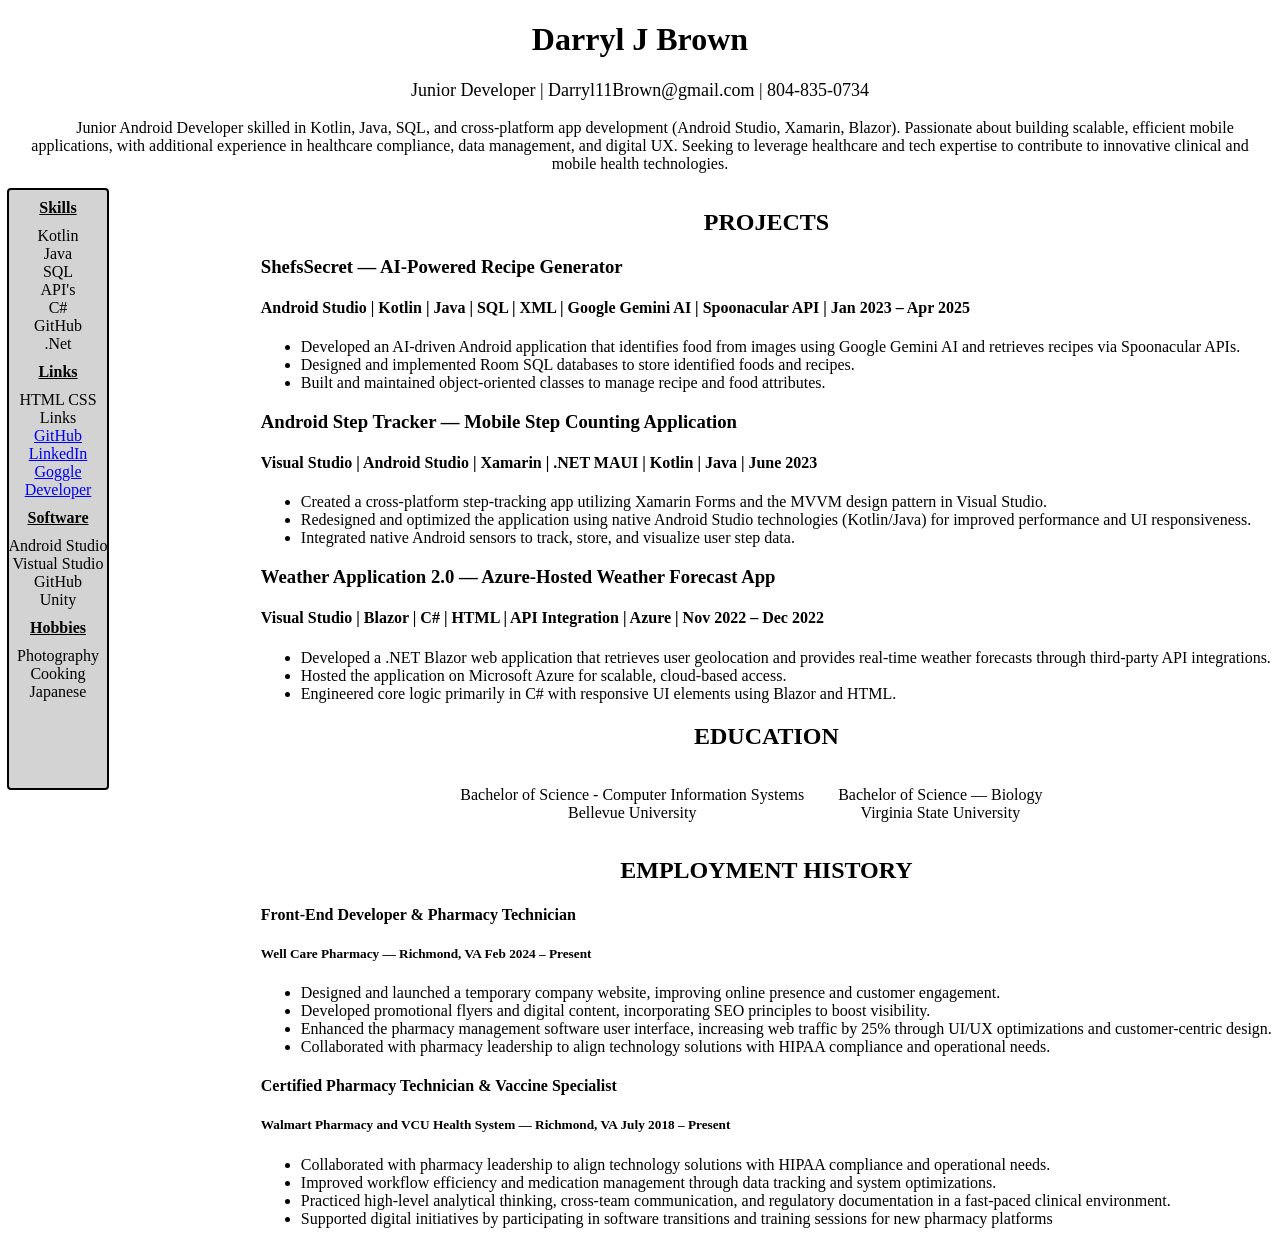
==== index.html @ f1d608e8 "Add files via upload" ====
<!DOCTYPE html>
<html lang="en">

<head>
    <meta charset="UTF-8" />
    <title>title</title>
    <link rel="stylesheet" href="./Style.css">
    <meta name="viewport" content="width=device-width, initial-scale=1.0">
</head>


<body>
    <h1 class="name">
        Darryl J Brown
    </h1>
    <p class="title">
        Junior Developer | Darryl11Brown@gmail.com | 804-835-0734
    </p>
    <p class="intro">
        Junior Android Developer skilled in Kotlin, Java, SQL, and cross-platform app development (Android Studio,
        Xamarin, Blazor). Passionate about building scalable, efficient mobile applications, with additional experience
        in healthcare compliance, data management, and digital UX. Seeking to leverage healthcare and tech
        expertise to contribute to innovative clinical and mobile health technologies.

    </p>
      <ul class="chart">
        <li class="topic">
            Skills
        </li>
        <li>
            Kotlin
        </li>
        <li>
            Java
        </li>
        <li>
            SQL
        </li>
        <li>
            API's
        </li>
        <li>
            C#
        </li>
        <li>
            GitHub
        </li>
        <li>
            .Net
        </li>
        <li class="topic">
            Links
        </li>
        <li>

            HTML CSS
        </li>
        <li>
            Links
        </li>
        <li>
            <a href="https://github.com/Yonaka11">
                GitHub
            </a>
        </li>
        <li>
            <a href="https://developers.google.com/profile/u/Yonaka11">
                LinkedIn
            </a>
        </li>
        <li>
            <a href="https://developers.google.com/profile/u/Yonaka11">
                Goggle Developer
            </a>
        </li>
        <li class="topic">
            Software
        </li>
        <li>
            Android Studio
        </li>
        <li>
            Vistual Studio
        </li>
        <li>
            GitHub
        </li>
        <li>
            Unity
        </li>
        <li class="topic">
            Hobbies
        </li>
        <li>
            Photography
        </li>
        <li>
            Cooking
        </li>
        <li>
            Japanese
        </li>


    </ul>
  
    <div class="project">
       
    <h2>
        PROJECTS
    </h2>
    <h3>
        ShefsSecret — AI-Powered Recipe Generator
    </h3>
    <h4>
        Android Studio | Kotlin | Java | SQL | XML | Google Gemini AI | Spoonacular API | Jan 2023 – Apr 2025
    </h4>
    <ul>
        <li>
            Developed an AI-driven Android application that identifies food from images using Google Gemini AI and
            retrieves recipes via Spoonacular APIs.
        </li>
        <li>Designed and implemented Room SQL databases to store identified foods and recipes.
        </li>
        <li>
            Built and maintained object-oriented classes to manage recipe and food attributes.
        </li>
    </ul>

    <h3>
        Android Step Tracker — Mobile Step Counting Application
    </h3>
    <h4>
        Visual Studio | Android Studio | Xamarin | .NET MAUI | Kotlin | Java | June 2023
    </h4>
    <ul>
        <li>
            Created a cross-platform step-tracking app utilizing Xamarin Forms and the MVVM design pattern in Visual
            Studio.
        </li>
        <li>
            Redesigned and optimized the application using native Android Studio technologies (Kotlin/Java) for improved
            performance and UI responsiveness.
        </li>
        <li>
            Integrated native Android sensors to track, store, and visualize user step data.
        </li>
    </ul>

    <h3>
        Weather Application 2.0 — Azure-Hosted Weather Forecast App
    </h3>
    <h4>
        Visual Studio | Blazor | C# | HTML | API Integration | Azure | Nov 2022 – Dec 2022
    </h4>
    <ul>
        <li>
            Developed a .NET Blazor web application that retrieves user geolocation and provides real-time weather
            forecasts through third-party API integrations.
        </li>
        <li>
            Hosted the application on Microsoft Azure for scalable, cloud-based access.
        </li>
        <li>
            Engineered core logic primarily in C# with responsive UI elements using Blazor and HTML.
        </li>
    </ul>
    
    <div class="education">
        <h2>
            EDUCATION
        </h2>
        <p class="edu">
            Bachelor of Science - Computer Information Systems <br>
            Bellevue University
        </p>
        <p class="edu">
            Bachelor of Science — Biology<br>
            Virginia State University

        </p>
    </div>
    <div class="emp">
    <h2>
        EMPLOYMENT HISTORY
    </h2>
    <h4>
        Front-End Developer & Pharmacy Technician
    </h4>
    <h5>
        Well Care Pharmacy — Richmond, VA Feb 2024 – Present

    </h5>
    <ul>
        <li>
            Designed and launched a temporary company website, improving online presence and customer engagement.
        </li>
        <li>
            Developed promotional flyers and digital content, incorporating SEO principles to boost visibility.
        </li>
        <li>
            Enhanced the pharmacy management software user interface, increasing web traffic by 25% through UI/UX
            optimizations and customer-centric design.
        </li>
        <li>
            Collaborated with pharmacy leadership to align technology solutions with HIPAA compliance and operational
            needs.
        </li>
    </ul>
    <h4>
        Certified Pharmacy Technician & Vaccine Specialist
    </h4>
    <h5>
        Walmart Pharmacy and VCU Health System — Richmond, VA July 2018 – Present

    </h5>
    <ul>
        <li>
            Collaborated with pharmacy leadership to align technology solutions with HIPAA compliance and operational
            needs.
        </li>
        <li>
            Improved workflow efficiency and medication management through data tracking and system optimizations.
        </li>
        <li>
            Practiced high-level analytical thinking, cross-team communication, and regulatory documentation in a
            fast-paced clinical environment.
        </li>
        <li>
            Supported digital initiatives by participating in software transitions and training sessions for new
            pharmacy platforms
        </li>
    </ul>

   








</body>

</html>
---- Style.css ----
.edu{
       display: inline-flex;
       margin-inline-end: 30px;
 
}
.education{
    text-align: center;
    
}
h2{
    text-align: center;
}
h1{ 
    text-align: center;
}
.title{

    text-align: center;
    font-size: large;
    
}
.intro{
    text-indent: 30px;
    text-align: center;
    
}
.chart{
    background-color: lightgray;
outline: auto;
width: 100px;
float: left;
height: 600px;
list-style: none;
margin: 0;
padding: 0;
text-align: center;



}
.project{
    
    flex-wrap: wrap;
    float: right;
    width:  80%;
    
}
.emp{
    width: 100%;
}
.topic{
    font-weight: bold;
    text-decoration: underline;
    margin-bottom: 10px;
    margin-top: 10px;
}
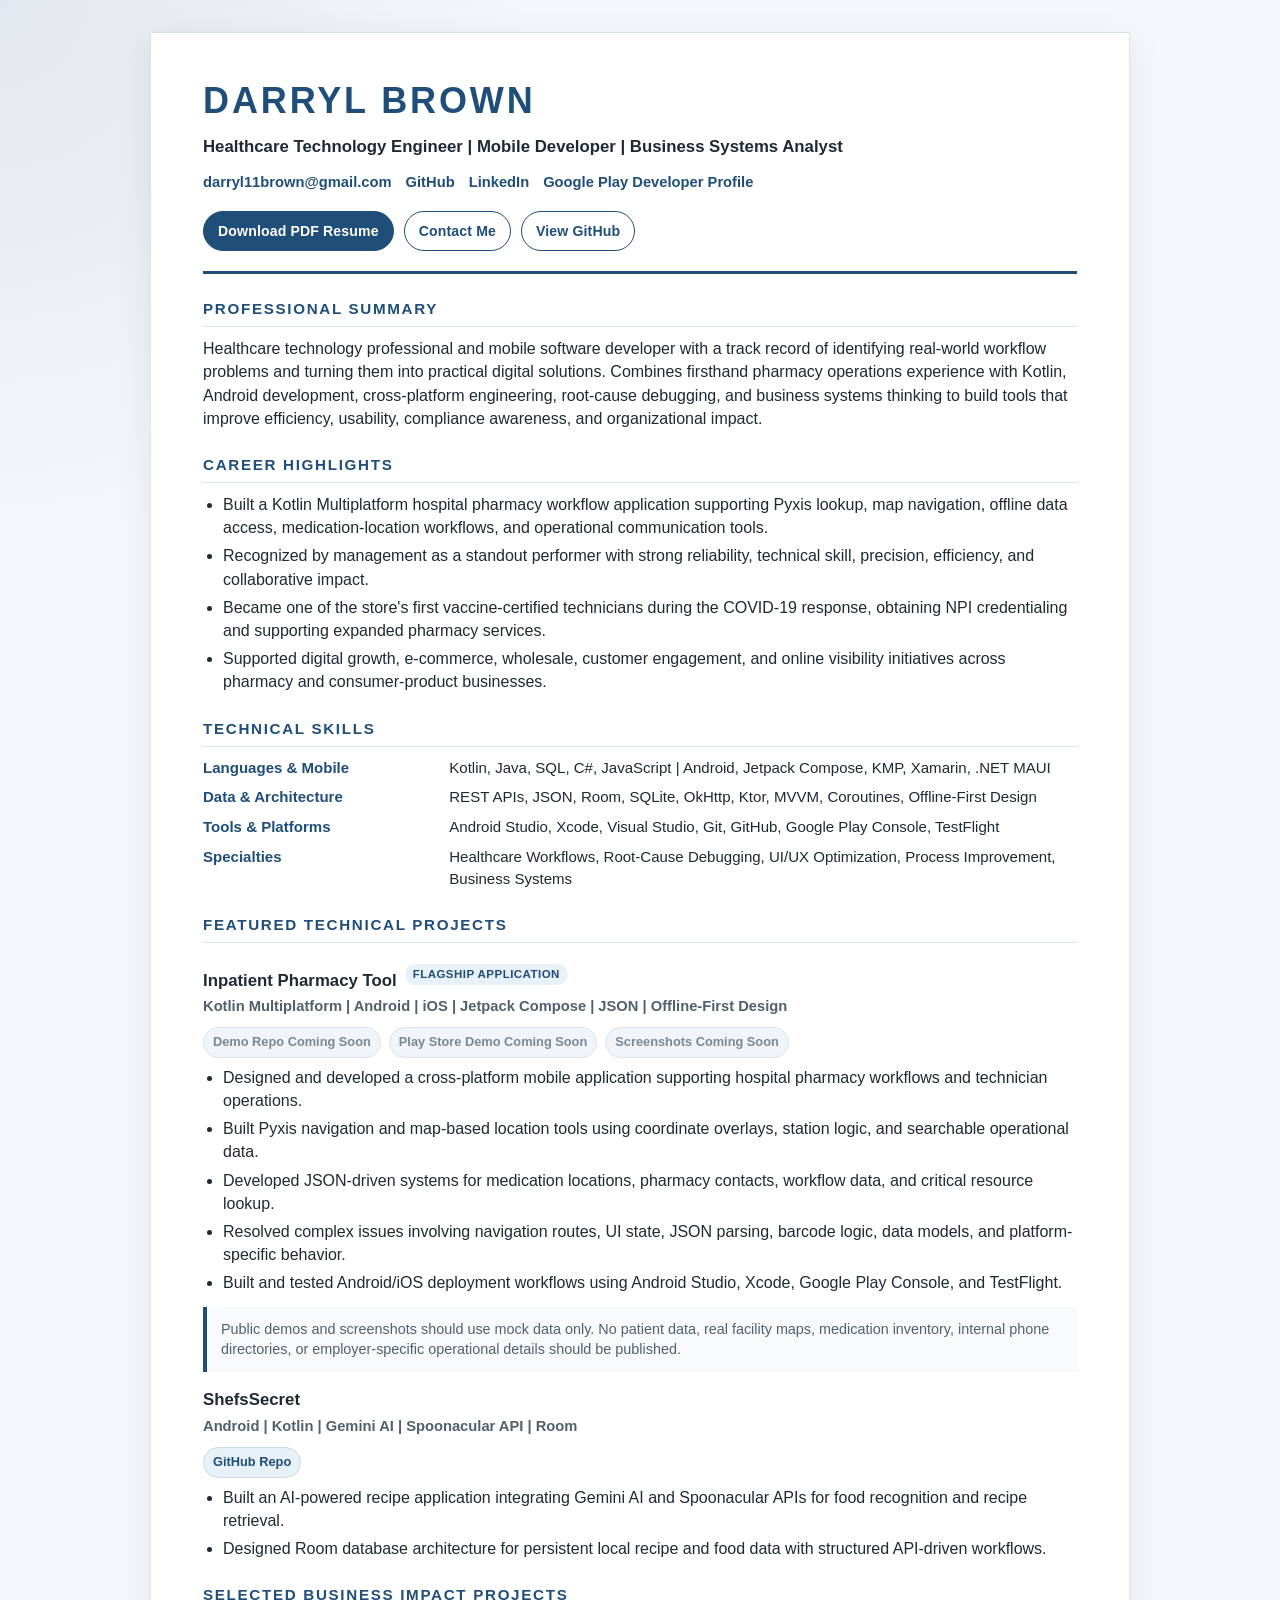
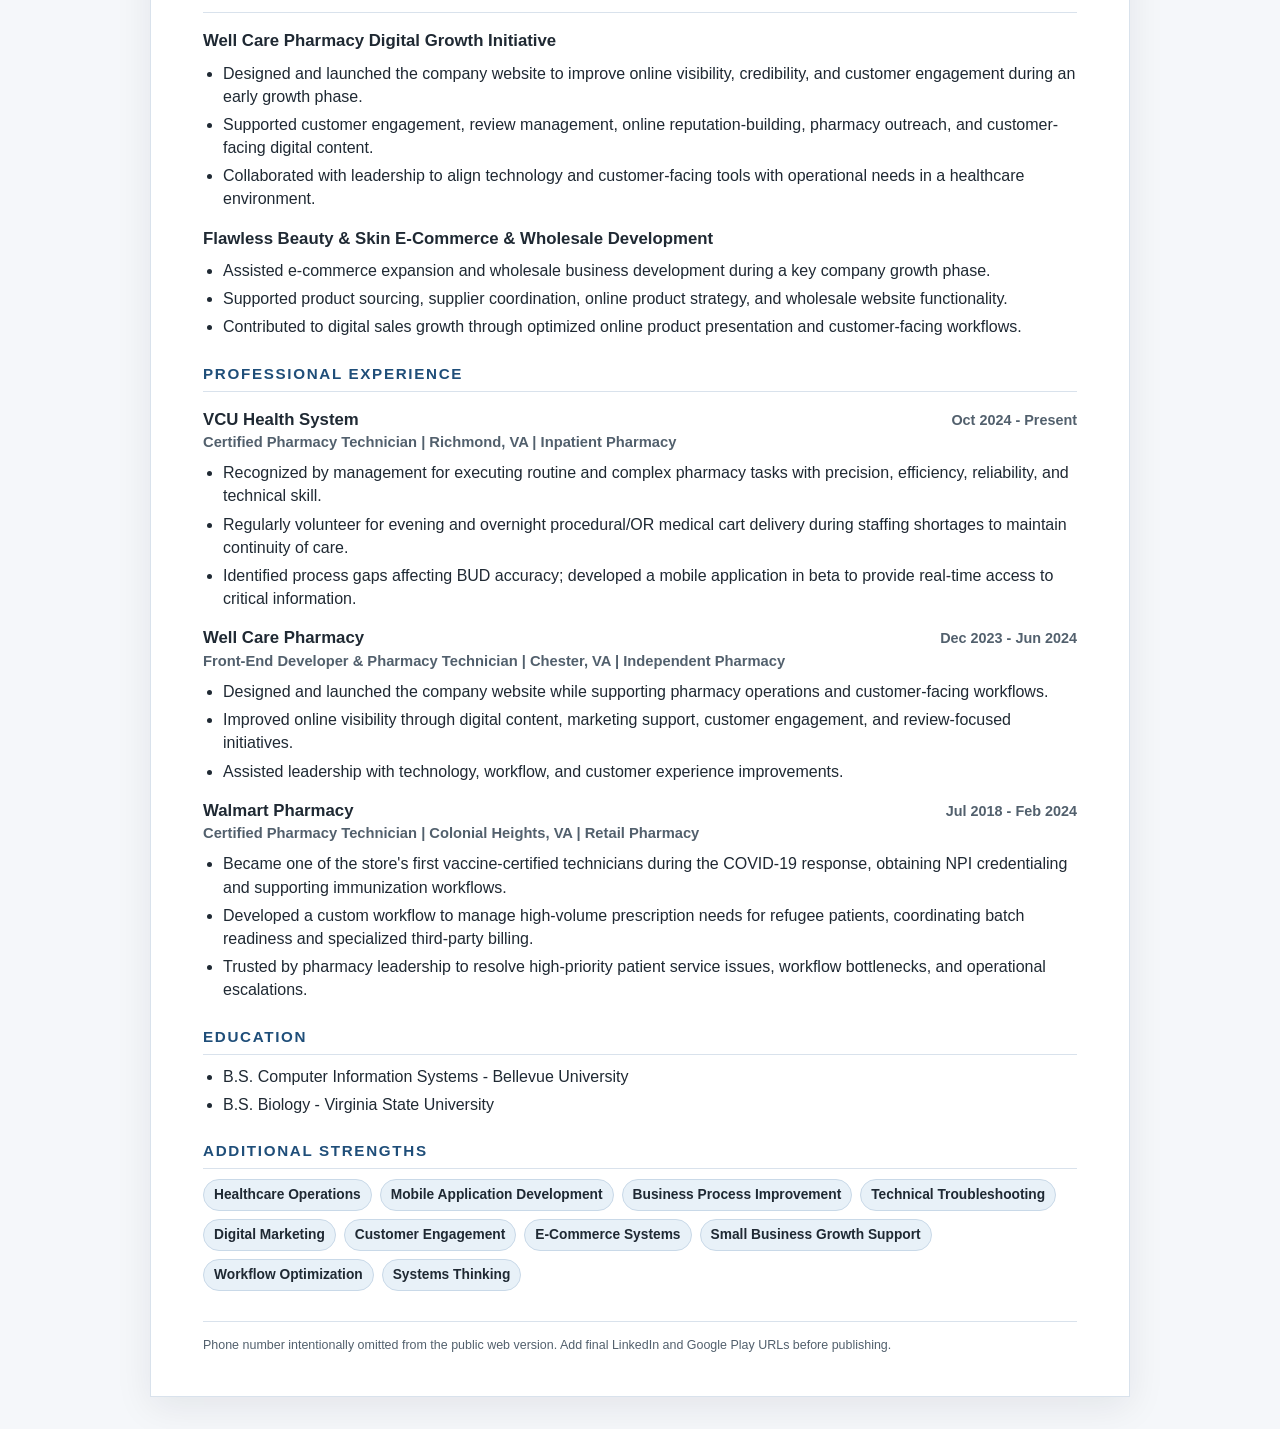
==== commit 1fd09fa0: "Revamp index.html for portfolio website Updated the index.html file with a new layout, improved styl" ====
--- a/index.html
+++ b/index.html
@@ -1,246 +1,503 @@
 <!DOCTYPE html>
 <html lang="en">
-
 <head>
-    <meta charset="UTF-8" />
-    <title>title</title>
-    <link rel="stylesheet" href="./Style.css">
-    <meta name="viewport" content="width=device-width, initial-scale=1.0">
+  <meta charset="UTF-8" />
+  <meta name="viewport" content="width=device-width, initial-scale=1.0" />
+  <meta name="description" content="Darryl Brown - Healthcare Technology Engineer, Mobile Developer, and Business Systems Analyst focused on healthcare workflow tools, Kotlin, Android, and pharmacy operations." />
+  <title>Darryl Brown | Healthcare Technology Engineer</title>
+  <style>
+    :root {
+      --ink: #1f2933;
+      --muted: #52606d;
+      --accent: #1f4e79;
+      --accent-dark: #173b5c;
+      --accent-soft: #e8f1f8;
+      --line: #d9e2ec;
+      --paper: #ffffff;
+      --bg: #f5f7fa;
+      --chip-border: #c9d9e8;
+    }
+
+    * { box-sizing: border-box; }
+
+    html { scroll-behavior: smooth; }
+
+    body {
+      margin: 0;
+      background:
+        radial-gradient(circle at top left, rgba(31, 78, 121, 0.09), transparent 34rem),
+        var(--bg);
+      color: var(--ink);
+      font-family: Arial, Helvetica, sans-serif;
+      line-height: 1.45;
+    }
+
+    .page {
+      max-width: 980px;
+      margin: 32px auto;
+      background: var(--paper);
+      padding: 42px 52px;
+      border: 1px solid var(--line);
+      box-shadow: 0 10px 35px rgba(15, 23, 42, 0.08);
+    }
+
+    header {
+      border-bottom: 3px solid var(--accent);
+      padding-bottom: 20px;
+      margin-bottom: 24px;
+    }
+
+    h1 {
+      margin: 0;
+      font-size: 2.25rem;
+      letter-spacing: 0.08em;
+      color: var(--accent);
+      text-transform: uppercase;
+    }
+
+    .tagline {
+      margin: 8px 0 12px;
+      font-size: 1.05rem;
+      font-weight: 700;
+      color: var(--ink);
+    }
+
+    .contact {
+      display: flex;
+      flex-wrap: wrap;
+      gap: 8px 14px;
+      font-size: 0.92rem;
+      color: var(--muted);
+      align-items: center;
+    }
+
+    a {
+      color: var(--accent);
+      text-decoration: none;
+      font-weight: 700;
+    }
+
+    a:hover {
+      color: var(--accent-dark);
+      text-decoration: underline;
+    }
+
+    .actions {
+      display: flex;
+      flex-wrap: wrap;
+      gap: 10px;
+      margin-top: 18px;
+    }
+
+    .button {
+      display: inline-flex;
+      align-items: center;
+      justify-content: center;
+      min-height: 38px;
+      padding: 9px 14px;
+      border-radius: 999px;
+      border: 1px solid var(--accent);
+      background: var(--accent);
+      color: #ffffff;
+      font-size: 0.88rem;
+      font-weight: 800;
+      letter-spacing: 0.01em;
+      text-decoration: none;
+    }
+
+    .button:hover {
+      background: var(--accent-dark);
+      color: #ffffff;
+      text-decoration: none;
+    }
+
+    .button.secondary {
+      background: #ffffff;
+      color: var(--accent);
+    }
+
+    .button.secondary:hover {
+      background: var(--accent-soft);
+      color: var(--accent-dark);
+    }
+
+    .button.disabled {
+      border-color: var(--line);
+      background: #f1f5f9;
+      color: #7b8794;
+      pointer-events: none;
+      cursor: default;
+    }
+
+    section { margin: 24px 0; }
+
+    h2 {
+      margin: 0 0 10px;
+      font-size: 0.95rem;
+      letter-spacing: 0.11em;
+      color: var(--accent);
+      text-transform: uppercase;
+      border-bottom: 1px solid var(--line);
+      padding-bottom: 6px;
+    }
+
+    h3 {
+      margin: 16px 0 3px;
+      font-size: 1.05rem;
+      color: var(--ink);
+    }
+
+    p { margin: 8px 0; }
+
+    .project-title {
+      display: flex;
+      flex-wrap: wrap;
+      align-items: center;
+      gap: 8px;
+    }
+
+    .badge {
+      display: inline-block;
+      padding: 2px 8px;
+      border-radius: 999px;
+      background: var(--accent-soft);
+      color: var(--accent);
+      font-size: 0.72rem;
+      font-weight: 800;
+      letter-spacing: 0.04em;
+      text-transform: uppercase;
+    }
+
+    .subhead {
+      margin: 0 0 7px;
+      color: var(--muted);
+      font-size: 0.92rem;
+      font-weight: 700;
+    }
+
+    .project-links {
+      display: flex;
+      flex-wrap: wrap;
+      gap: 8px;
+      margin: 10px 0 6px;
+    }
+
+    .mini-button {
+      display: inline-flex;
+      align-items: center;
+      padding: 5px 9px;
+      border-radius: 999px;
+      border: 1px solid var(--chip-border);
+      background: var(--accent-soft);
+      color: var(--accent);
+      font-size: 0.8rem;
+      font-weight: 800;
+      text-decoration: none;
+    }
+
+    .mini-button:hover {
+      background: #dbeaf5;
+      text-decoration: none;
+    }
+
+    .mini-button.disabled {
+      color: #7b8794;
+      background: #f1f5f9;
+      border-color: var(--line);
+      pointer-events: none;
+    }
+
+    .date-row {
+      display: flex;
+      justify-content: space-between;
+      gap: 12px;
+      align-items: baseline;
+      margin-top: 16px;
+    }
+
+    .date-row h3 { margin: 0; }
+
+    .date {
+      color: var(--muted);
+      font-size: 0.9rem;
+      white-space: nowrap;
+      font-weight: 700;
+    }
+
+    ul {
+      margin: 8px 0 0 20px;
+      padding: 0;
+    }
+
+    li { margin: 5px 0; }
+
+    .skills-grid {
+      display: grid;
+      grid-template-columns: minmax(160px, 0.8fr) 2.2fr;
+      gap: 8px 18px;
+      font-size: 0.94rem;
+    }
+
+    .skill-label {
+      font-weight: 800;
+      color: var(--accent);
+    }
+
+    .strengths {
+      display: flex;
+      flex-wrap: wrap;
+      gap: 8px;
+      margin-top: 10px;
+    }
+
+    .chip {
+      background: var(--accent-soft);
+      color: var(--ink);
+      border: 1px solid var(--chip-border);
+      border-radius: 999px;
+      padding: 5px 10px;
+      font-size: 0.86rem;
+      font-weight: 700;
+    }
+
+    .security-note {
+      background: #f8fafc;
+      border-left: 4px solid var(--accent);
+      padding: 12px 14px;
+      color: var(--muted);
+      font-size: 0.9rem;
+      margin-top: 12px;
+    }
+
+    footer {
+      margin-top: 30px;
+      padding-top: 14px;
+      border-top: 1px solid var(--line);
+      font-size: 0.78rem;
+      color: var(--muted);
+    }
+
+    @media (max-width: 720px) {
+      .page {
+        margin: 0;
+        padding: 28px 22px;
+        border: 0;
+        box-shadow: none;
+      }
+
+      h1 { font-size: 1.75rem; }
+
+      .skills-grid { grid-template-columns: 1fr; }
+
+      .date-row { display: block; }
+
+      .date {
+        display: block;
+        margin-top: 2px;
+      }
+
+      .button { width: 100%; }
+    }
+
+    @media print {
+      body { background: white; }
+
+      .page {
+        margin: 0;
+        max-width: none;
+        border: 0;
+        box-shadow: none;
+        padding: 0.45in;
+      }
+
+      .actions,
+      .project-links,
+      footer {
+        display: none;
+      }
+
+      a {
+        color: var(--accent);
+        text-decoration: none;
+      }
+
+      section { break-inside: avoid; }
+    }
+  </style>
 </head>
-
-
 <body>
-    <h1 class="name">
-        Darryl J Brown
-    </h1>
-    <p class="title">
-        Junior Developer | Darryl11Brown@gmail.com | 804-835-0734
-    </p>
-    <p class="intro">
-        Junior Android Developer skilled in Kotlin, Java, SQL, and cross-platform app development (Android Studio,
-        Xamarin, Blazor). Passionate about building scalable, efficient mobile applications, with additional experience
-        in healthcare compliance, data management, and digital UX. Seeking to leverage healthcare and tech
-        expertise to contribute to innovative clinical and mobile health technologies.
-
-    </p>
-      <ul class="chart">
-        <li class="topic">
-            Skills
-        </li>
-        <li>
-            Kotlin
-        </li>
-        <li>
-            Java
-        </li>
-        <li>
-            SQL
-        </li>
-        <li>
-            API's
-        </li>
-        <li>
-            C#
-        </li>
-        <li>
-            GitHub
-        </li>
-        <li>
-            .Net
-        </li>
-        <li class="topic">
-            Links
-        </li>
-        <li>
-
-            HTML CSS
-        </li>
-        <li>
-            Links
-        </li>
-        <li>
-            <a href="https://github.com/Yonaka11">
-                GitHub
-            </a>
-        </li>
-        <li>
-            <a href="https://developers.google.com/profile/u/Yonaka11">
-                LinkedIn
-            </a>
-        </li>
-        <li>
-            <a href="https://developers.google.com/profile/u/Yonaka11">
-                Goggle Developer
-            </a>
-        </li>
-        <li class="topic">
-            Software
-        </li>
-        <li>
-            Android Studio
-        </li>
-        <li>
-            Vistual Studio
-        </li>
-        <li>
-            GitHub
-        </li>
-        <li>
-            Unity
-        </li>
-        <li class="topic">
-            Hobbies
-        </li>
-        <li>
-            Photography
-        </li>
-        <li>
-            Cooking
-        </li>
-        <li>
-            Japanese
-        </li>
-
-
-    </ul>
-  
-    <div class="project">
-       
-    <h2>
-        PROJECTS
-    </h2>
-    <h3>
-        ShefsSecret — AI-Powered Recipe Generator
-    </h3>
-    <h4>
-        Android Studio | Kotlin | Java | SQL | XML | Google Gemini AI | Spoonacular API | Jan 2023 – Apr 2025
-    </h4>
-    <ul>
-        <li>
-            Developed an AI-driven Android application that identifies food from images using Google Gemini AI and
-            retrieves recipes via Spoonacular APIs.
-        </li>
-        <li>Designed and implemented Room SQL databases to store identified foods and recipes.
-        </li>
-        <li>
-            Built and maintained object-oriented classes to manage recipe and food attributes.
-        </li>
-    </ul>
-
-    <h3>
-        Android Step Tracker — Mobile Step Counting Application
-    </h3>
-    <h4>
-        Visual Studio | Android Studio | Xamarin | .NET MAUI | Kotlin | Java | June 2023
-    </h4>
-    <ul>
-        <li>
-            Created a cross-platform step-tracking app utilizing Xamarin Forms and the MVVM design pattern in Visual
-            Studio.
-        </li>
-        <li>
-            Redesigned and optimized the application using native Android Studio technologies (Kotlin/Java) for improved
-            performance and UI responsiveness.
-        </li>
-        <li>
-            Integrated native Android sensors to track, store, and visualize user step data.
-        </li>
-    </ul>
-
-    <h3>
-        Weather Application 2.0 — Azure-Hosted Weather Forecast App
-    </h3>
-    <h4>
-        Visual Studio | Blazor | C# | HTML | API Integration | Azure | Nov 2022 – Dec 2022
-    </h4>
-    <ul>
-        <li>
-            Developed a .NET Blazor web application that retrieves user geolocation and provides real-time weather
-            forecasts through third-party API integrations.
-        </li>
-        <li>
-            Hosted the application on Microsoft Azure for scalable, cloud-based access.
-        </li>
-        <li>
-            Engineered core logic primarily in C# with responsive UI elements using Blazor and HTML.
-        </li>
-    </ul>
-    
-    <div class="education">
-        <h2>
-            EDUCATION
-        </h2>
-        <p class="edu">
-            Bachelor of Science - Computer Information Systems <br>
-            Bellevue University
-        </p>
-        <p class="edu">
-            Bachelor of Science — Biology<br>
-            Virginia State University
-
-        </p>
-    </div>
-    <div class="emp">
-    <h2>
-        EMPLOYMENT HISTORY
-    </h2>
-    <h4>
-        Front-End Developer & Pharmacy Technician
-    </h4>
-    <h5>
-        Well Care Pharmacy — Richmond, VA Feb 2024 – Present
-
-    </h5>
-    <ul>
-        <li>
-            Designed and launched a temporary company website, improving online presence and customer engagement.
-        </li>
-        <li>
-            Developed promotional flyers and digital content, incorporating SEO principles to boost visibility.
-        </li>
-        <li>
-            Enhanced the pharmacy management software user interface, increasing web traffic by 25% through UI/UX
-            optimizations and customer-centric design.
-        </li>
-        <li>
-            Collaborated with pharmacy leadership to align technology solutions with HIPAA compliance and operational
-            needs.
-        </li>
-    </ul>
-    <h4>
-        Certified Pharmacy Technician & Vaccine Specialist
-    </h4>
-    <h5>
-        Walmart Pharmacy and VCU Health System — Richmond, VA July 2018 – Present
-
-    </h5>
-    <ul>
-        <li>
-            Collaborated with pharmacy leadership to align technology solutions with HIPAA compliance and operational
-            needs.
-        </li>
-        <li>
-            Improved workflow efficiency and medication management through data tracking and system optimizations.
-        </li>
-        <li>
-            Practiced high-level analytical thinking, cross-team communication, and regulatory documentation in a
-            fast-paced clinical environment.
-        </li>
-        <li>
-            Supported digital initiatives by participating in software transitions and training sessions for new
-            pharmacy platforms
-        </li>
-    </ul>
-
-   
-
-
-
-
-
-
-
-
+  <main class="page">
+    <header>
+      <h1>Darryl Brown</h1>
+      <div class="tagline">Healthcare Technology Engineer | Mobile Developer | Business Systems Analyst</div>
+      <div class="contact">
+        <span><a href="mailto:darryl11brown@gmail.com">darryl11brown@gmail.com</a></span>
+        <span><a href="https://github.com/Yonaka11" target="_blank" rel="noopener noreferrer">GitHub</a></span>
+        <span><a href="#" aria-label="LinkedIn profile">LinkedIn</a></span>
+        <span><a href="#" aria-label="Google Play Developer profile">Google Play Developer Profile</a></span>
+      </div>
+
+      <div class="actions">
+        <a class="button" href="Darryl_Brown_Healthcare_Tech_Engineer_Web.pdf" download>Download PDF Resume</a>
+        <a class="button secondary" href="mailto:darryl11brown@gmail.com">Contact Me</a>
+        <a class="button secondary" href="https://github.com/Yonaka11" target="_blank" rel="noopener noreferrer">View GitHub</a>
+      </div>
+    </header>
+
+    <section>
+      <h2>Professional Summary</h2>
+      <p>
+        Healthcare technology professional and mobile software developer with a track record of identifying real-world workflow
+        problems and turning them into practical digital solutions. Combines firsthand pharmacy operations experience with
+        Kotlin, Android development, cross-platform engineering, root-cause debugging, and business systems thinking to build
+        tools that improve efficiency, usability, compliance awareness, and organizational impact.
+      </p>
+    </section>
+
+    <section>
+      <h2>Career Highlights</h2>
+      <ul>
+        <li>Built a Kotlin Multiplatform hospital pharmacy workflow application supporting Pyxis lookup, map navigation, offline data access, medication-location workflows, and operational communication tools.</li>
+        <li>Recognized by management as a standout performer with strong reliability, technical skill, precision, efficiency, and collaborative impact.</li>
+        <li>Became one of the store's first vaccine-certified technicians during the COVID-19 response, obtaining NPI credentialing and supporting expanded pharmacy services.</li>
+        <li>Supported digital growth, e-commerce, wholesale, customer engagement, and online visibility initiatives across pharmacy and consumer-product businesses.</li>
+      </ul>
+    </section>
+
+    <section>
+      <h2>Technical Skills</h2>
+      <div class="skills-grid">
+        <div class="skill-label">Languages &amp; Mobile</div>
+        <div>Kotlin, Java, SQL, C#, JavaScript | Android, Jetpack Compose, KMP, Xamarin, .NET MAUI</div>
+
+        <div class="skill-label">Data &amp; Architecture</div>
+        <div>REST APIs, JSON, Room, SQLite, OkHttp, Ktor, MVVM, Coroutines, Offline-First Design</div>
+
+        <div class="skill-label">Tools &amp; Platforms</div>
+        <div>Android Studio, Xcode, Visual Studio, Git, GitHub, Google Play Console, TestFlight</div>
+
+        <div class="skill-label">Specialties</div>
+        <div>Healthcare Workflows, Root-Cause Debugging, UI/UX Optimization, Process Improvement, Business Systems</div>
+      </div>
+    </section>
+
+    <section>
+      <h2>Featured Technical Projects</h2>
+
+      <div class="project-title">
+        <h3>Inpatient Pharmacy Tool</h3>
+        <span class="badge">Flagship Application</span>
+      </div>
+      <p class="subhead">Kotlin Multiplatform | Android | iOS | Jetpack Compose | JSON | Offline-First Design</p>
+      <div class="project-links">
+        <a class="mini-button disabled" href="#">Demo Repo Coming Soon</a>
+        <a class="mini-button disabled" href="#">Play Store Demo Coming Soon</a>
+        <a class="mini-button disabled" href="#">Screenshots Coming Soon</a>
+      </div>
+      <ul>
+        <li>Designed and developed a cross-platform mobile application supporting hospital pharmacy workflows and technician operations.</li>
+        <li>Built Pyxis navigation and map-based location tools using coordinate overlays, station logic, and searchable operational data.</li>
+        <li>Developed JSON-driven systems for medication locations, pharmacy contacts, workflow data, and critical resource lookup.</li>
+        <li>Resolved complex issues involving navigation routes, UI state, JSON parsing, barcode logic, data models, and platform-specific behavior.</li>
+        <li>Built and tested Android/iOS deployment workflows using Android Studio, Xcode, Google Play Console, and TestFlight.</li>
+      </ul>
+      <p class="security-note">
+        Public demos and screenshots should use mock data only. No patient data, real facility maps, medication inventory, internal phone directories, or employer-specific operational details should be published.
+      </p>
+
+      <h3>ShefsSecret</h3>
+      <p class="subhead">Android | Kotlin | Gemini AI | Spoonacular API | Room</p>
+      <div class="project-links">
+        <a class="mini-button" href="https://github.com/Yonaka11/ShefsSecret" target="_blank" rel="noopener noreferrer">GitHub Repo</a>
+      </div>
+      <ul>
+        <li>Built an AI-powered recipe application integrating Gemini AI and Spoonacular APIs for food recognition and recipe retrieval.</li>
+        <li>Designed Room database architecture for persistent local recipe and food data with structured API-driven workflows.</li>
+      </ul>
+    </section>
+
+    <section>
+      <h2>Selected Business Impact Projects</h2>
+
+      <h3>Well Care Pharmacy Digital Growth Initiative</h3>
+      <ul>
+        <li>Designed and launched the company website to improve online visibility, credibility, and customer engagement during an early growth phase.</li>
+        <li>Supported customer engagement, review management, online reputation-building, pharmacy outreach, and customer-facing digital content.</li>
+        <li>Collaborated with leadership to align technology and customer-facing tools with operational needs in a healthcare environment.</li>
+      </ul>
+
+      <h3>Flawless Beauty &amp; Skin E-Commerce &amp; Wholesale Development</h3>
+      <ul>
+        <li>Assisted e-commerce expansion and wholesale business development during a key company growth phase.</li>
+        <li>Supported product sourcing, supplier coordination, online product strategy, and wholesale website functionality.</li>
+        <li>Contributed to digital sales growth through optimized online product presentation and customer-facing workflows.</li>
+      </ul>
+    </section>
+
+    <section>
+      <h2>Professional Experience</h2>
+
+      <div class="date-row">
+        <h3>VCU Health System</h3>
+        <span class="date">Oct 2024 - Present</span>
+      </div>
+      <p class="subhead">Certified Pharmacy Technician | Richmond, VA | Inpatient Pharmacy</p>
+      <ul>
+        <li>Recognized by management for executing routine and complex pharmacy tasks with precision, efficiency, reliability, and technical skill.</li>
+        <li>Regularly volunteer for evening and overnight procedural/OR medical cart delivery during staffing shortages to maintain continuity of care.</li>
+        <li>Identified process gaps affecting BUD accuracy; developed a mobile application in beta to provide real-time access to critical information.</li>
+      </ul>
+
+      <div class="date-row">
+        <h3>Well Care Pharmacy</h3>
+        <span class="date">Dec 2023 - Jun 2024</span>
+      </div>
+      <p class="subhead">Front-End Developer &amp; Pharmacy Technician | Chester, VA | Independent Pharmacy</p>
+      <ul>
+        <li>Designed and launched the company website while supporting pharmacy operations and customer-facing workflows.</li>
+        <li>Improved online visibility through digital content, marketing support, customer engagement, and review-focused initiatives.</li>
+        <li>Assisted leadership with technology, workflow, and customer experience improvements.</li>
+      </ul>
+
+      <div class="date-row">
+        <h3>Walmart Pharmacy</h3>
+        <span class="date">Jul 2018 - Feb 2024</span>
+      </div>
+      <p class="subhead">Certified Pharmacy Technician | Colonial Heights, VA | Retail Pharmacy</p>
+      <ul>
+        <li>Became one of the store's first vaccine-certified technicians during the COVID-19 response, obtaining NPI credentialing and supporting immunization workflows.</li>
+        <li>Developed a custom workflow to manage high-volume prescription needs for refugee patients, coordinating batch readiness and specialized third-party billing.</li>
+        <li>Trusted by pharmacy leadership to resolve high-priority patient service issues, workflow bottlenecks, and operational escalations.</li>
+      </ul>
+    </section>
+
+    <section>
+      <h2>Education</h2>
+      <ul>
+        <li>B.S. Computer Information Systems - Bellevue University</li>
+        <li>B.S. Biology - Virginia State University</li>
+      </ul>
+    </section>
+
+    <section>
+      <h2>Additional Strengths</h2>
+      <div class="strengths">
+        <span class="chip">Healthcare Operations</span>
+        <span class="chip">Mobile Application Development</span>
+        <span class="chip">Business Process Improvement</span>
+        <span class="chip">Technical Troubleshooting</span>
+        <span class="chip">Digital Marketing</span>
+        <span class="chip">Customer Engagement</span>
+        <span class="chip">E-Commerce Systems</span>
+        <span class="chip">Small Business Growth Support</span>
+        <span class="chip">Workflow Optimization</span>
+        <span class="chip">Systems Thinking</span>
+      </div>
+    </section>
+
+    <footer>
+      Phone number intentionally omitted from the public web version. Add final LinkedIn and Google Play URLs before publishing.
+    </footer>
+  </main>
 </body>
-
-</html>+</html>
